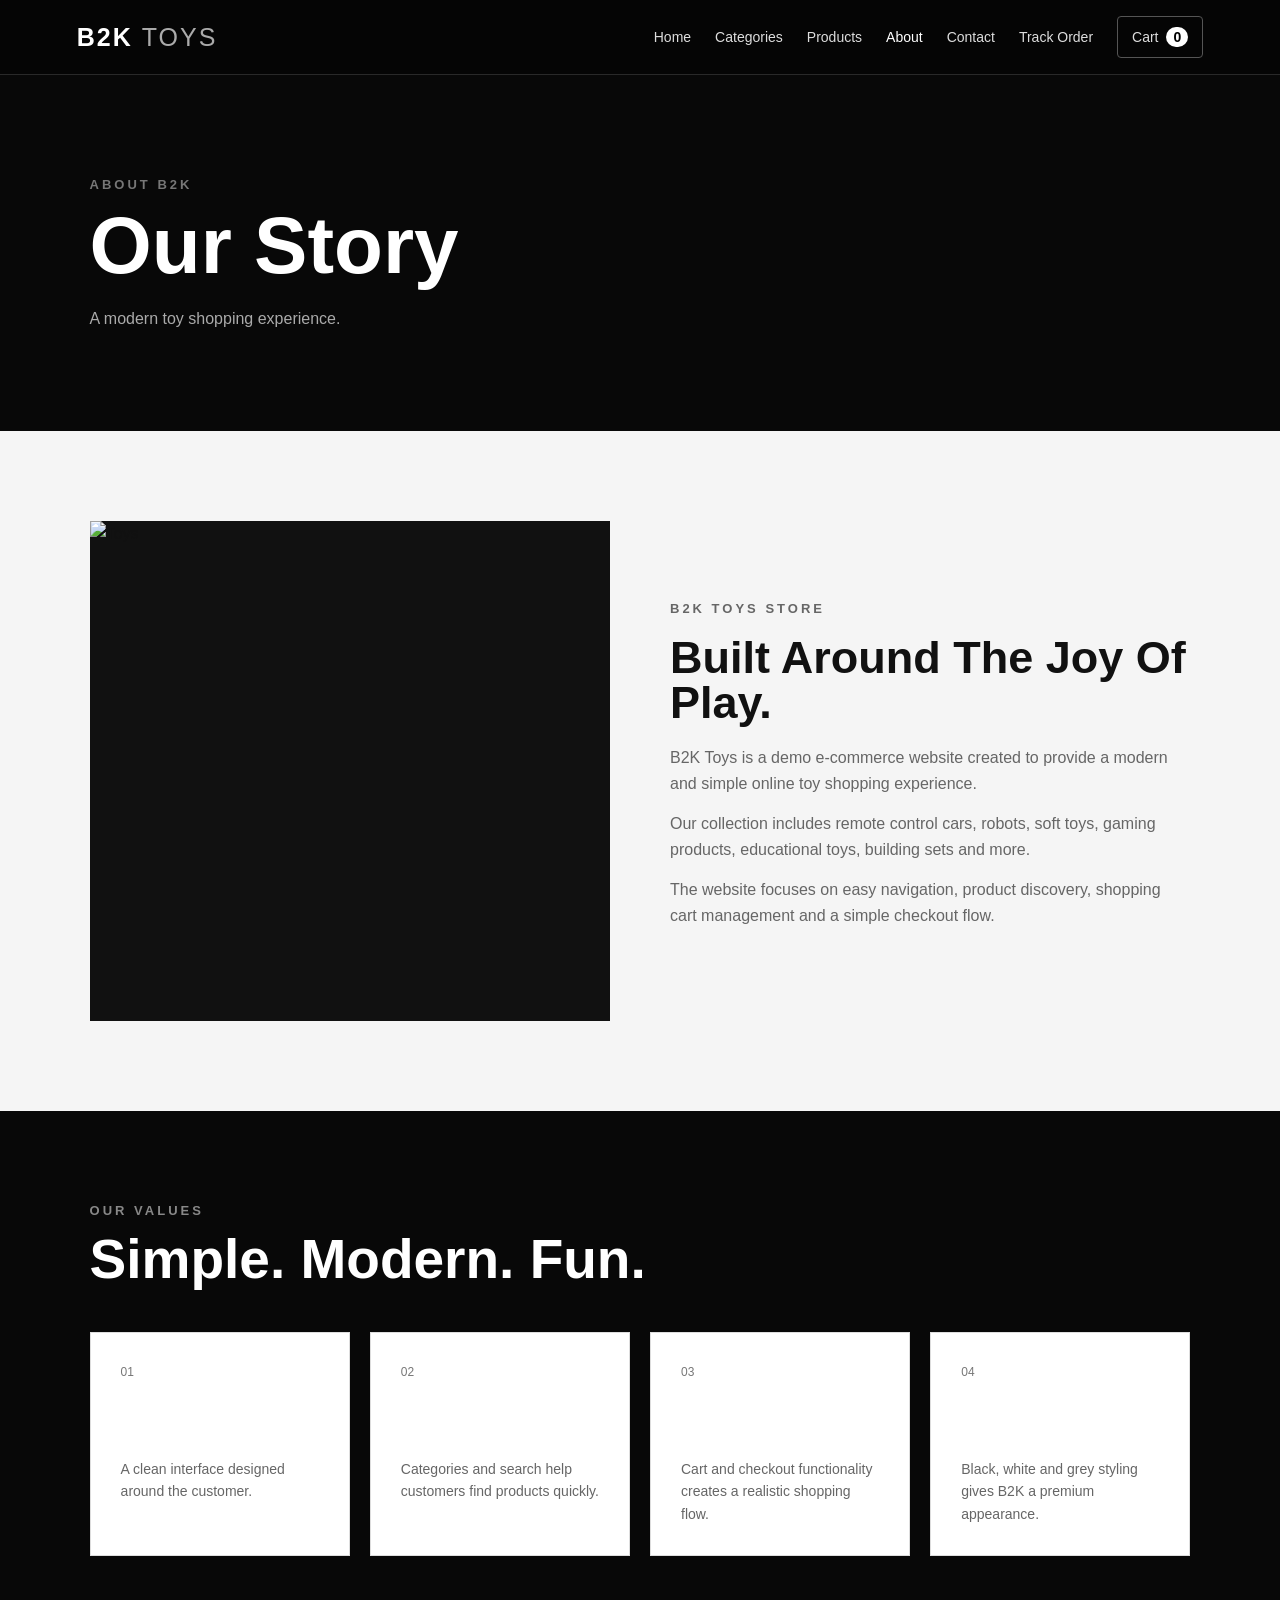
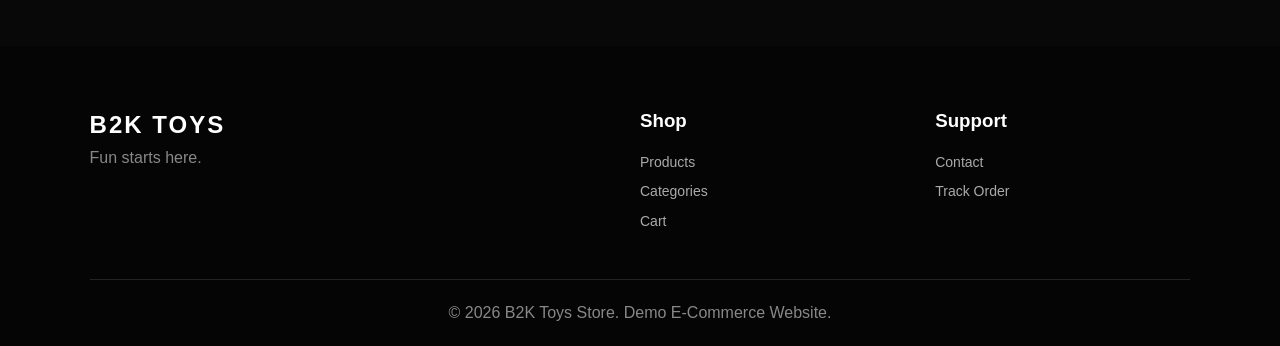
==== about.html @ 9411d043 "Add About page for B2K Toys website This HTML file contains the structure and content for the About " ====
<!DOCTYPE html>
<html lang="en">
<head>
    <meta charset="UTF-8">
    <meta name="viewport" content="width=device-width, initial-scale=1.0">
    <title>B2K Toys | About</title>
    <link rel="stylesheet" href="style.css">
</head>

<body>

<header class="navbar">

    <div class="logo">
        <a href="index.html">B2K <span>TOYS</span></a>
    </div>

    <nav class="nav-links">
        <a href="index.html">Home</a>
        <a href="categories.html">Categories</a>
        <a href="products.html">Products</a>
        <a href="about.html" class="active">About</a>
        <a href="contact.html">Contact</a>
        <a href="track-order.html">Track Order</a>
        <a href="cart.html" class="cart-link">
            Cart <span id="cart-count">0</span>
        </a>
    </nav>

</header>


<main>

    <section class="page-banner">
        <p>ABOUT B2K</p>
        <h1>Our Story</h1>
        <span>A modern toy shopping experience.</span>
    </section>


    <section class="section">

        <div class="about-grid">

            <div class="about-image">

                <img
                    src="https://images.pexels.com/photos/3662667/pexels-photo-3662667.jpeg?auto=compress&cs=tinysrgb&w=1200"
                    alt="Toys">

            </div>


            <div class="about-text">

                <p class="small-heading">
                    B2K TOYS STORE
                </p>

                <h2>
                    Built Around
                    The Joy Of Play.
                </h2>

                <p>
                    B2K Toys is a demo e-commerce website
                    created to provide a modern and simple
                    online toy shopping experience.
                </p>

                <p>
                    Our collection includes remote control
                    cars, robots, soft toys, gaming products,
                    educational toys, building sets and more.
                </p>

                <p>
                    The website focuses on easy navigation,
                    product discovery, shopping cart
                    management and a simple checkout flow.
                </p>

            </div>

        </div>

    </section>


    <section class="section dark-section">

        <div class="section-heading light-heading">

            <p>OUR VALUES</p>

            <h2>
                Simple. Modern. Fun.
            </h2>

        </div>


        <div class="features-grid">

            <div class="feature-box">

                <div class="feature-number">
                    01
                </div>

                <h3>Quality Experience</h3>

                <p>
                    A clean interface designed
                    around the customer.
                </p>

            </div>


            <div class="feature-box">

                <div class="feature-number">
                    02
                </div>

                <h3>Easy Discovery</h3>

                <p>
                    Categories and search help
                    customers find products quickly.
                </p>

            </div>


            <div class="feature-box">

                <div class="feature-number">
                    03
                </div>

                <h3>Smart Shopping</h3>

                <p>
                    Cart and checkout functionality
                    creates a realistic shopping flow.
                </p>

            </div>


            <div class="feature-box">

                <div class="feature-number">
                    04
                </div>

                <h3>Modern Design</h3>

                <p>
                    Black, white and grey styling
                    gives B2K a premium appearance.
                </p>

            </div>

        </div>

    </section>

</main>


<footer class="footer">

    <div class="footer-grid">

        <div>
            <h2>B2K TOYS</h2>
            <p>Fun starts here.</p>
        </div>

        <div>
            <h3>Shop</h3>
            <a href="products.html">Products</a>
            <a href="categories.html">Categories</a>
            <a href="cart.html">Cart</a>
        </div>

        <div>
            <h3>Support</h3>
            <a href="contact.html">Contact</a>
            <a href="track-order.html">Track Order</a>
        </div>

    </div>

    <div class="footer-bottom">
        <p>© 2026 B2K Toys Store. Demo E-Commerce Website.</p>
    </div>

</footer>


<script src="script.js"></script>

</body>
</html>
---- style.css ----
* {
    margin: 0;
    padding: 0;
    box-sizing: border-box;
}

html {
    scroll-behavior: smooth;
}

body {
    font-family: Arial, Helvetica, sans-serif;
    background: #f5f5f5;
    color: #111;
    line-height: 1.6;
}

a {
    text-decoration: none;
    color: inherit;
}

img {
    width: 100%;
    display: block;
    object-fit: cover;
}


/* =========================
   NAVBAR
========================= */

.navbar {
    width: 100%;
    min-height: 75px;
    background: #050505;
    color: white;
    display: flex;
    align-items: center;
    justify-content: space-between;
    padding: 0 6%;
    position: sticky;
    top: 0;
    z-index: 1000;
    border-bottom: 1px solid #292929;
}

.logo a {
    font-size: 25px;
    font-weight: 900;
    letter-spacing: 2px;
}

.logo span {
    font-weight: 400;
    color: #aaa;
}

.nav-links {
    display: flex;
    align-items: center;
    gap: 24px;
}

.nav-links a {
    color: #ddd;
    font-size: 14px;
    transition: 0.3s;
}

.nav-links a:hover,
.nav-links a.active {
    color: white;
}

.cart-link {
    border: 1px solid #555;
    padding: 9px 14px;
    border-radius: 4px;
}

#cart-count {
    background: white;
    color: black;
    padding: 2px 7px;
    border-radius: 20px;
    margin-left: 4px;
    font-weight: bold;
}


/* =========================
   HERO
========================= */

.hero {
    min-height: 650px;
    background:
        linear-gradient(
            rgba(0,0,0,0.76),
            rgba(0,0,0,0.76)
        ),
        url("https://images.pexels.com/photos/3662667/pexels-photo-3662667.jpeg?auto=compress&cs=tinysrgb&w=1600");

    background-size: cover;
    background-position: center;
    color: white;
    display: flex;
    align-items: center;
    padding: 70px 8%;
}

.hero-content {
    max-width: 700px;
}

.small-heading,
.section-heading p,
.page-banner p {
    font-size: 13px;
    letter-spacing: 3px;
    font-weight: bold;
    color: #777;
    margin-bottom: 10px;
}

.hero .small-heading {
    color: #aaa;
}

.hero h1 {
    font-size: clamp(55px, 8vw, 105px);
    line-height: 0.9;
    letter-spacing: -4px;
    margin-bottom: 30px;
}

.hero-content > p:not(.small-heading) {
    max-width: 500px;
    color: #ccc;
    font-size: 17px;
    margin-bottom: 35px;
}

.main-button {
    display: inline-block;
    background: white;
    color: black;
    padding: 14px 24px;
    font-weight: bold;
    font-size: 13px;
    letter-spacing: 1px;
    transition: 0.3s;
}

.main-button:hover {
    background: #ccc;
}


/* =========================
   SECTIONS
========================= */

.section {
    padding: 90px 7%;
}

.dark-section {
    background: #080808;
    color: white;
}

.section-heading {
    margin-bottom: 45px;
}

.section-heading h2 {
    font-size: clamp(32px, 5vw, 55px);
    line-height: 1;
}

.light-heading p {
    color: #888;
}


/* =========================
   CATEGORY
========================= */

.category-grid {
    display: grid;
    grid-template-columns: repeat(4, 1fr);
    gap: 18px;
}

.category-card {
    background: white;
    border: 1px solid #ddd;
    overflow: hidden;
    transition: 0.3s;
}

.category-card:hover {
    transform: translateY(-6px);
    border-color: #111;
}

.category-image {
    height: 220px;
    overflow: hidden;
    background: #ddd;
}

.category-image img {
    height: 100%;
    transition: 0.5s;
}

.category-card:hover .category-image img {
    transform: scale(1.06);
}

.category-content {
    padding: 20px;
}

.category-content h3 {
    font-size: 19px;
    margin-bottom: 8px;
}

.category-content span {
    color: #666;
    font-size: 13px;
}

.gaming-category,
.category-placeholder {
    background: #111;
    color: white;
    display: flex;
    align-items: center;
    justify-content: center;
}

.gaming-category span,
.category-placeholder span {
    font-size: 30px;
    font-weight: 900;
    letter-spacing: 3px;
}


/* =========================
   FEATURED
========================= */

.featured-grid {
    display: grid;
    grid-template-columns: repeat(3, 1fr);
    gap: 22px;
}

.featured-card {
    background: #151515;
    border: 1px solid #292929;
}

.featured-image {
    height: 330px;
    background: #ddd;
}

.featured-image img {
    height: 100%;
}

.featured-info {
    padding: 25px;
}

.featured-info p {
    color: #888;
    font-size: 11px;
    letter-spacing: 2px;
}

.featured-info h3 {
    font-size: 21px;
    margin: 7px 0 10px;
}

.featured-info strong {
    display: block;
    font-size: 22px;
    margin-bottom: 20px;
}

.outline-button {
    display: inline-block;
    border: 1px solid #555;
    color: white;
    padding: 9px 15px;
    font-size: 12px;
    font-weight: bold;
}

.outline-button:hover {
    background: white;
    color: black;
}

.center-button {
    text-align: center;
    margin-top: 45px;
}


/* =========================
   FEATURES
========================= */

.features-grid {
    display: grid;
    grid-template-columns: repeat(4, 1fr);
    gap: 20px;
}

.feature-box {
    background: white;
    border: 1px solid #ddd;
    padding: 30px;
}

.feature-number {
    font-size: 12px;
    color: #777;
    margin-bottom: 30px;
}

.feature-box h3 {
    margin-bottom: 12px;
    font-size: 21px;
}

.feature-box p {
    color: #666;
    font-size: 14px;
}


/* =========================
   PAGE BANNER
========================= */

.page-banner {
    background: #080808;
    color: white;
    padding: 100px 7%;
}

.page-banner p {
    color: #777;
}

.page-banner h1 {
    font-size: clamp(45px, 7vw, 80px);
    line-height: 1;
    margin-bottom: 20px;
}

.page-banner span {
    color: #aaa;
}


/* =========================
   PRODUCTS
========================= */

.products-section {
    padding: 60px 7% 100px;
}

.product-controls {
    display: flex;
    gap: 15px;
    margin-bottom: 20px;
}

#search,
#age-filter {
    height: 50px;
    border: 1px solid #ccc;
    background: white;
    padding: 0 15px;
    font-size: 14px;
}

#search {
    flex: 1;
}

#age-filter {
    min-width: 170px;
}

.filter-buttons {
    display: flex;
    flex-wrap: wrap;
    gap: 9px;
    margin-bottom: 40px;
}

.filter-btn {
    border: 1px solid #ccc;
    background: white;
    padding: 10px 17px;
    cursor: pointer;
    font-weight: bold;
    font-size: 12px;
}

.filter-btn:hover,
.filter-btn.active {
    background: #111;
    color: white;
    border-color: #111;
}

.products-grid {
    display: grid;
    grid-template-columns: repeat(4, 1fr);
    gap: 20px;
}

.product-card {
    background: white;
    border: 1px solid #ddd;
    overflow: hidden;
    transition: 0.3s;
}

.product-card:hover {
    transform: translateY(-5px);
    border-color: #111;
}

.product-image {
    height: 270px;
    background: #eee;
    overflow: hidden;
}

.product-image img {
    height: 100%;
    transition: 0.5s;
}

.product-card:hover .product-image img {
    transform: scale(1.05);
}

.product-info {
    padding: 18px;
}

.product-category {
    color: #888;
    font-size: 10px;
    letter-spacing: 2px;
    font-weight: bold;
}

.product-info h3 {
    font-size: 17px;
    margin: 6px 0;
}

.product-description {
    color: #777;
    font-size: 13px;
    min-height: 42px;
}

.product-bottom {
    display: flex;
    align-items: center;
    justify-content: space-between;
    gap: 10px;
    margin-top: 18px;
}

.product-price {
    font-size: 18px;
    font-weight: bold;
}

.product-actions {
    display: flex;
    gap: 6px;
}

.small-button {
    background: #111;
    color: white;
    border: none;
    padding: 9px 12px;
    font-size: 11px;
    cursor: pointer;
    font-weight: bold;
}

.small-button:hover {
    background: #333;
}

.view-button {
    background: white;
    color: #111;
    border: 1px solid #111;
}

.view-button:hover {
    background: #111;
    color: white;
}

.no-products {
    display: none;
    text-align: center;
    padding: 70px 20px;
}

.no-products p {
    color: #777;
}


/* =========================
   TOAST
========================= */

.toast {
    position: fixed;
    right: 25px;
    bottom: 25px;
    background: #111;
    color: white;
    padding: 15px 20px;
    border: 1px solid #444;
    z-index: 2000;
    animation: toastIn 0.3s ease;
}

@keyframes toastIn {
    from {
        transform: translateY(20px);
        opacity: 0;
    }

    to {
        transform: translateY(0);
        opacity: 1;
    }
}


/* =========================
   PRODUCT DETAILS
========================= */

.product-detail {
    padding: 80px 7%;
}

.product-detail-grid {
    display: grid;
    grid-template-columns: 1fr 1fr;
    gap: 70px;
    align-items: start;
}

.detail-image {
    height: 600px;
    background: white;
    border: 1px solid #ddd;
}

.detail-image img {
    height: 100%;
}

.detail-category {
    color: #777;
    letter-spacing: 2px;
    font-size: 12px;
    font-weight: bold;
}

.detail-content h1 {
    font-size: clamp(40px, 5vw, 65px);
    line-height: 1;
    margin: 10px 0 20px;
}

.detail-price {
    font-size: 30px;
    font-weight: bold;
    margin-bottom: 20px;
}

.detail-description {
    color: #666;
    max-width: 600px;
    margin-bottom: 30px;
}

.detail-info-box {
    border-top: 1px solid #ddd;
    border-bottom: 1px solid #ddd;
    padding: 20px 0;
    margin-bottom: 25px;
}

.detail-info-box p {
    margin: 5px 0;
}

.detail-actions {
    display: flex;
    align-items: center;
    gap: 12px;
}

.quantity-control {
    display: flex;
    border: 1px solid #ccc;
}

.quantity-control button {
    border: none;
    background: white;
    width: 38px;
    height: 45px;
    cursor: pointer;
    font-size: 18px;
}

.quantity-control span {
    width: 40px;
    display: flex;
    justify-content: center;
    align-items: center;
}


/* =========================
   CART
========================= */

.cart-section {
    padding: 70px 7% 100px;
}

.cart-layout {
    display: grid;
    grid-template-columns: 1fr 350px;
    gap: 30px;
}

.cart-list {
    background: white;
    border: 1px solid #ddd;
}

.cart-item {
    display: flex;
    align-items: center;
    justify-content: space-between;
    gap: 20px;
    padding: 22px;
    border-bottom: 1px solid #ddd;
}

.cart-item:last-child {
    border-bottom: none;
}

.cart-product-info h3 {
    font-size: 18px;
}

.cart-product-info p {
    color: #777;
    font-size: 13px;
}

.cart-quantity {
    display: flex;
    align-items: center;
    gap: 8px;
}

.cart-quantity button {
    border: 1px solid #ccc;
    background: white;
    width: 32px;
    height: 32px;
    cursor: pointer;
}

.remove-button {
    border: none;
    background: #111;
    color: white;
    padding: 8px 12px;
    cursor: pointer;
    font-size: 11px;
}

.cart-summary {
    background: #111;
    color: white;
    padding: 30px;
    height: fit-content;
}

.cart-summary h2 {
    margin-bottom: 25px;
}

.summary-row {
    display: flex;
    justify-content: space-between;
    padding: 10px 0;
    border-bottom: 1px solid #333;
}

.checkout-button {
    width: 100%;
    border: none;
    background: white;
    color: black;
    padding: 14px;
    font-weight: bold;
    cursor: pointer;
    margin-top: 20px;
}

.checkout-button:hover {
    background: #ccc;
}

.empty-cart {
    padding: 60px;
    text-align: center;
    color: #777;
}


/* =========================
   FORMS
========================= */

.form-section {
    padding: 70px 7% 100px;
}

.form-container {
    max-width: 800px;
    margin: auto;
    background: white;
    border: 1px solid #ddd;
    padding: 40px;
}

.form-group {
    margin-bottom: 20px;
}

.form-group label {
    display: block;
    font-size: 13px;
    font-weight: bold;
    margin-bottom: 7px;
}

.form-group input,
.form-group textarea,
.form-group select {
    width: 100%;
    border: 1px solid #ccc;
    padding: 13px;
    font-family: inherit;
    font-size: 14px;
}

.form-group textarea {
    min-height: 140px;
    resize: vertical;
}

.form-submit {
    border: none;
    background: #111;
    color: white;
    padding: 14px 25px;
    font-weight: bold;
    cursor: pointer;
}


/* =========================
   ABOUT
========================= */

.about-grid {
    display: grid;
    grid-template-columns: 1fr 1fr;
    gap: 60px;
    align-items: center;
}

.about-image {
    height: 500px;
    background: #111;
}

.about-image img {
    height: 100%;
}

.about-text h2 {
    font-size: 45px;
    line-height: 1;
    margin-bottom: 20px;
}

.about-text p {
    color: #666;
    margin-bottom: 15px;
}


/* =========================
   CONTACT
========================= */

.contact-grid {
    display: grid;
    grid-template-columns: 1fr 1fr;
    gap: 30px;
}

.contact-card {
    background: white;
    border: 1px solid #ddd;
    padding: 30px;
}

.contact-card h3 {
    margin-bottom: 10px;
}

.contact-card p {
    color: #666;
}


/* =========================
   TRACK ORDER
========================= */

.track-box {
    max-width: 650px;
    margin: auto;
    background: white;
    border: 1px solid #ddd;
    padding: 40px;
}

.track-result {
    display: none;
    margin-top: 30px;
    border-top: 1px solid #ddd;
    padding-top: 25px;
}

.status-line {
    margin: 15px 0;
    padding: 15px;
    background: #f2f2f2;
}


/* =========================
   FOOTER
========================= */

.footer {
    background: #050505;
    color: white;
    padding: 60px 7% 20px;
}

.footer-grid {
    display: grid;
    grid-template-columns: 2fr 1fr 1fr;
    gap: 40px;
    padding-bottom: 40px;
}

.footer h2 {
    letter-spacing: 2px;
}

.footer h3 {
    margin-bottom: 15px;
}

.footer p {
    color: #888;
}

.footer a {
    display: block;
    color: #aaa;
    margin: 7px 0;
    font-size: 14px;
}

.footer a:hover {
    color: white;
}

.footer-bottom {
    border-top: 1px solid #222;
    padding-top: 20px;
    text-align: center;
}


/* =========================
   RESPONSIVE
========================= */

@media (max-width: 1100px) {

    .category-grid,
    .products-grid {
        grid-template-columns: repeat(3, 1fr);
    }

    .features-grid {
        grid-template-columns: repeat(2, 1fr);
    }

    .nav-links {
        gap: 13px;
    }
}


@media (max-width: 800px) {

    .navbar {
        padding: 15px 5%;
        flex-direction: column;
        gap: 15px;
    }

    .nav-links {
        flex-wrap: wrap;
        justify-content: center;
    }

    .hero {
        min-height: 550px;
    }

    .hero h1 {
        font-size: 65px;
    }

    .category-grid,
    .featured-grid,
    .products-grid {
        grid-template-columns: repeat(2, 1fr);
    }

    .product-detail-grid,
    .cart-layout,
    .about-grid,
    .contact-grid {
        grid-template-columns: 1fr;
    }

    .detail-image {
        height: 450px;
    }

    .footer-grid {
        grid-template-columns: 1fr 1fr;
    }
}


@media (max-width: 550px) {

    .section,
    .products-section,
    .cart-section,
    .form-section,
    .product-detail {
        padding-left: 5%;
        padding-right: 5%;
    }

    .category-grid,
    .featured-grid,
    .products-grid,
    .features-grid {
        grid-template-columns: 1fr;
    }

    .product-controls {
        flex-direction: column;
    }

    #age-filter {
        width: 100%;
    }

    .hero {
        padding: 60px 5%;
    }

    .hero h1 {
        font-size: 52px;
    }

    .page-banner {
        padding: 70px 5%;
    }

    .cart-item {
        flex-direction: column;
        align-items: flex-start;
    }

    .footer-grid {
        grid-template-columns: 1fr;
    }

    .detail-actions {
        flex-wrap: wrap;
    }
}
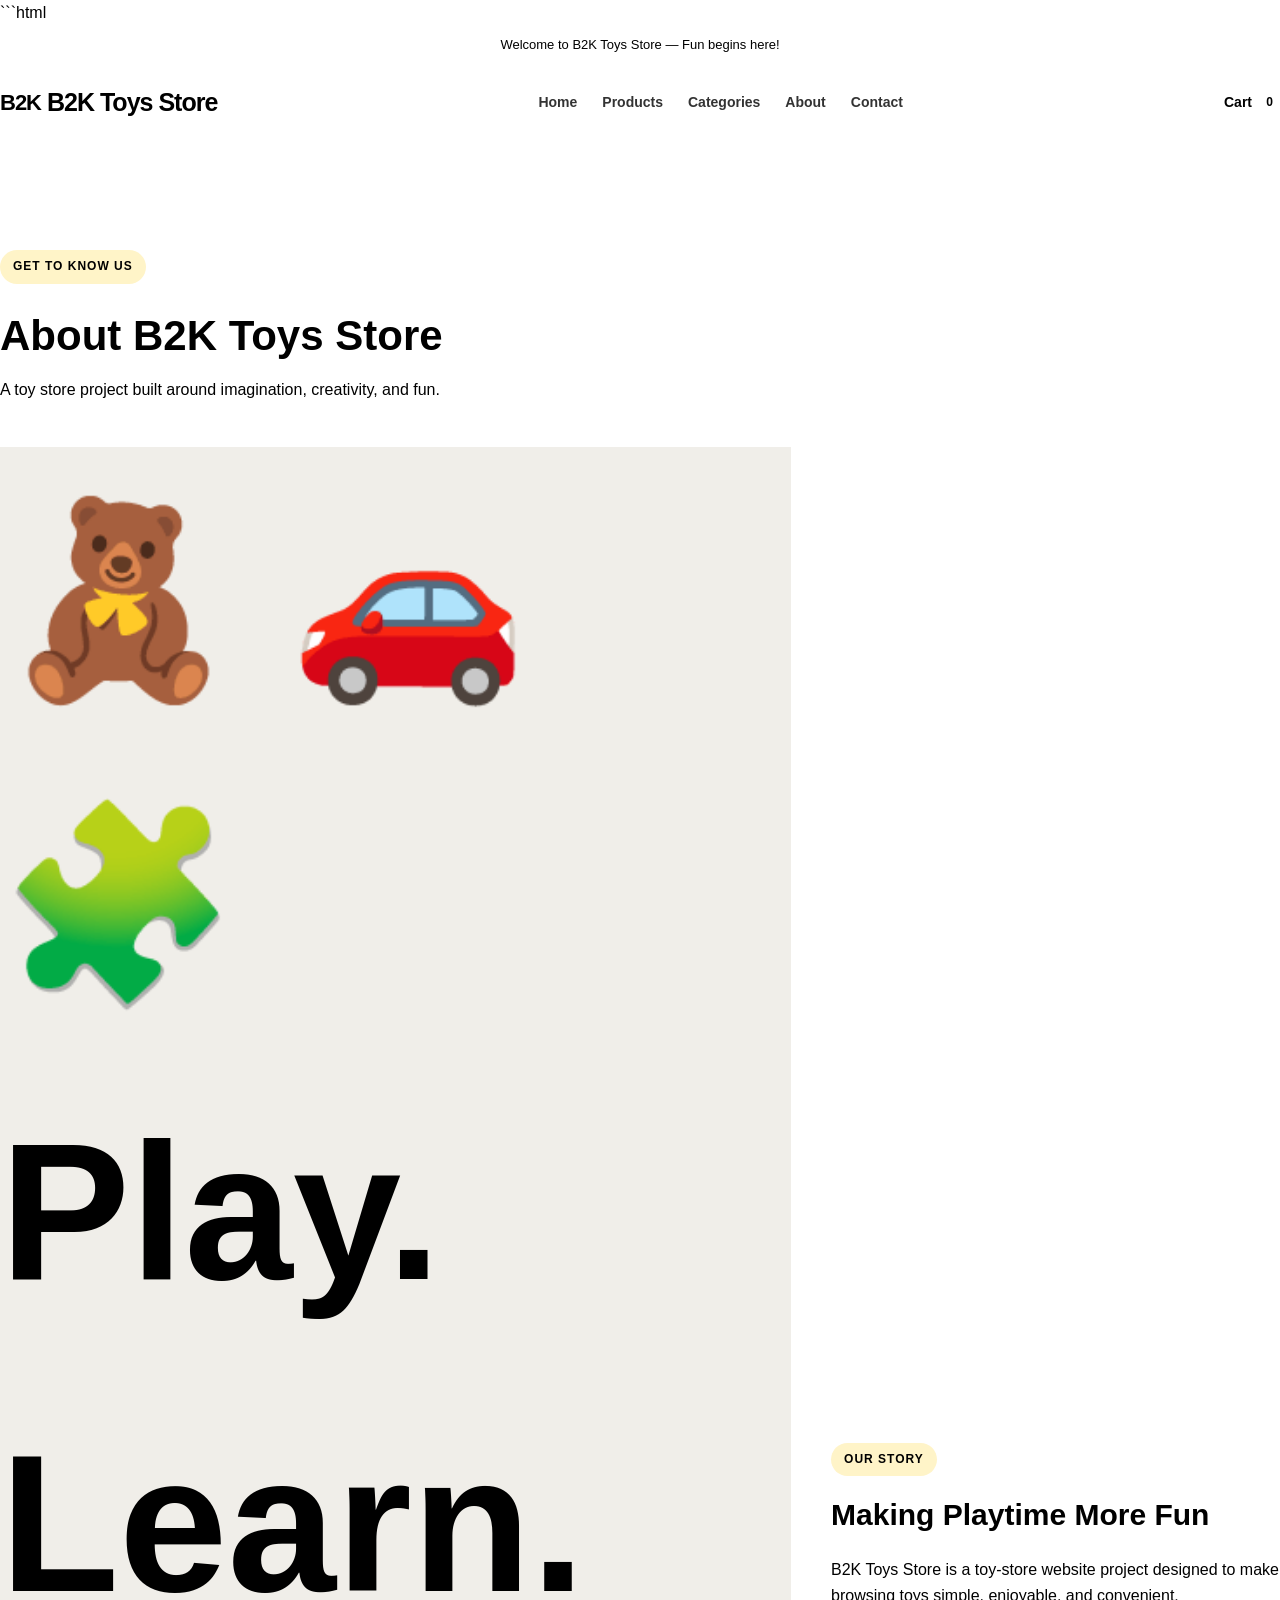
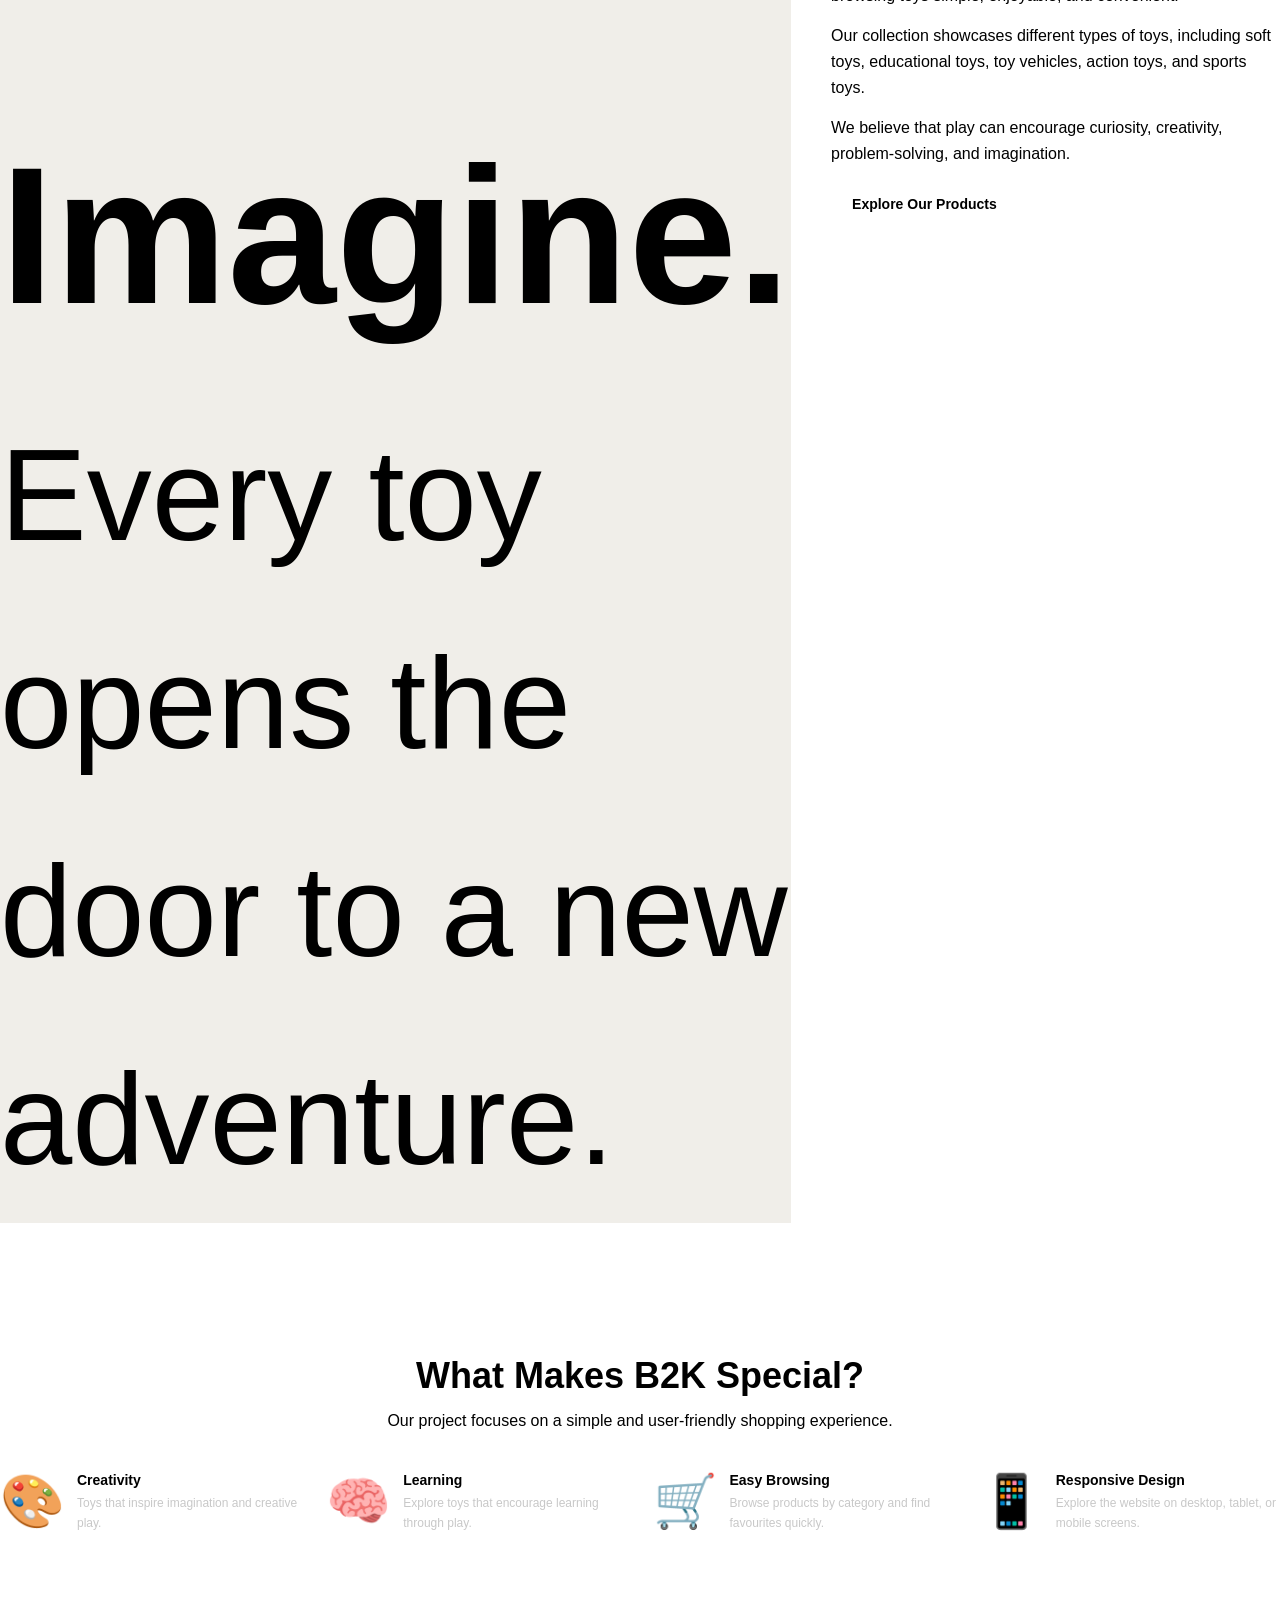
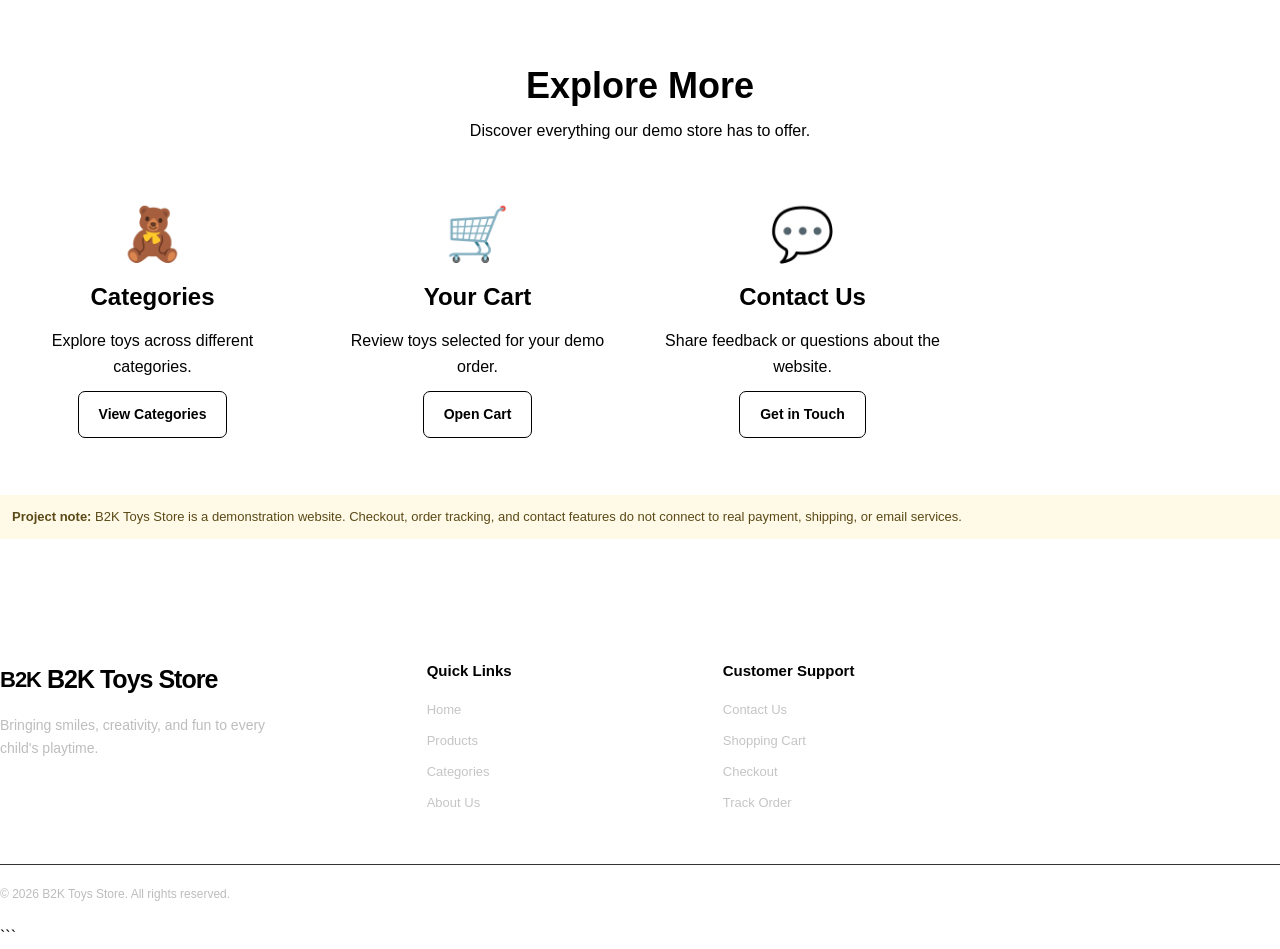
==== commit ea344088: "Revise About page content and layout Updated the About page with improved content and structure." ====
--- a/about.html
+++ b/about.html
@@ -1,210 +1,249 @@
+```html
 <!DOCTYPE html>
 <html lang="en">
 <head>
-    <meta charset="UTF-8">
-    <meta name="viewport" content="width=device-width, initial-scale=1.0">
-    <title>B2K Toys | About</title>
-    <link rel="stylesheet" href="style.css">
+  <meta charset="UTF-8">
+  <meta name="viewport" content="width=device-width, initial-scale=1.0">
+
+  <title>About Us | B2K Toys Store</title>
+  <meta name="description" content="Learn about B2K Toys Store, our mission, and our love for fun, creativity, and play.">
+
+  <link rel="stylesheet" href="style.css">
+  <script src="script.js" defer></script>
 </head>
 
 <body>
 
-<header class="navbar">
-
-    <div class="logo">
-        <a href="index.html">B2K <span>TOYS</span></a>
+  <div class="announcement-bar">
+    Welcome to B2K Toys Store — Fun begins here!
+  </div>
+
+  <header class="site-header">
+    <div class="header-inner">
+
+      <a href="index.html" class="logo" aria-label="B2K Toys Store Home">
+        <span class="logo-mark">B2K</span>
+        <span>B2K Toys Store</span>
+      </a>
+
+      <button
+        class="menu-toggle"
+        id="menu-toggle"
+        type="button"
+        aria-label="Toggle navigation"
+        aria-expanded="false"
+      >
+        ☰
+      </button>
+
+      <nav class="main-nav" id="main-nav">
+        <a href="index.html">Home</a>
+        <a href="products.html">Products</a>
+        <a href="categories.html">Categories</a>
+        <a href="about.html" aria-current="page">About</a>
+        <a href="contact.html">Contact</a>
+      </nav>
+
+      <div class="header-actions">
+        <a href="cart.html" class="header-cart">
+          Cart <span class="cart-count" id="cart-count">0</span>
+        </a>
+      </div>
+
     </div>
-
-    <nav class="nav-links">
-        <a href="index.html">Home</a>
-        <a href="categories.html">Categories</a>
-        <a href="products.html">Products</a>
-        <a href="about.html" class="active">About</a>
-        <a href="contact.html">Contact</a>
-        <a href="track-order.html">Track Order</a>
-        <a href="cart.html" class="cart-link">
-            Cart <span id="cart-count">0</span>
-        </a>
-    </nav>
-
-</header>
-
-
-<main>
-
-    <section class="page-banner">
-        <p>ABOUT B2K</p>
-        <h1>Our Story</h1>
-        <span>A modern toy shopping experience.</span>
+  </header>
+
+  <main>
+
+    <section class="section">
+      <div class="container">
+
+        <div class="page-heading">
+          <p class="hero-tag">GET TO KNOW US</p>
+          <h1>About B2K Toys Store</h1>
+          <p>
+            A toy store project built around imagination, creativity, and fun.
+          </p>
+        </div>
+
+        <div class="about-grid">
+
+          <div class="about-visual">
+            <div class="hero-toy" aria-label="Toy collection illustration">
+              🧸 🚗 🧩
+            </div>
+
+            <h2>Play. Learn. Imagine.</h2>
+
+            <p>
+              Every toy opens the door to a new adventure.
+            </p>
+          </div>
+
+          <div class="about-content">
+            <p class="hero-tag">OUR STORY</p>
+
+            <h2>Making Playtime More Fun</h2>
+
+            <p>
+              B2K Toys Store is a toy-store website project designed to make
+              browsing toys simple, enjoyable, and convenient.
+            </p>
+
+            <p>
+              Our collection showcases different types of toys, including
+              soft toys, educational toys, toy vehicles, action toys, and
+              sports toys.
+            </p>
+
+            <p>
+              We believe that play can encourage curiosity, creativity,
+              problem-solving, and imagination.
+            </p>
+
+            <a href="products.html" class="btn btn-primary">
+              Explore Our Products
+            </a>
+          </div>
+
+        </div>
+
+      </div>
     </section>
 
+    <section class="section section-light">
+      <div class="container">
+
+        <div class="section-heading">
+          <h2>What Makes B2K Special?</h2>
+          <p>Our project focuses on a simple and user-friendly shopping experience.</p>
+        </div>
+
+        <div class="benefits-grid">
+
+          <div class="benefit-item">
+            <span class="category-icon">🎨</span>
+            <div>
+              <h3>Creativity</h3>
+              <p>Toys that inspire imagination and creative play.</p>
+            </div>
+          </div>
+
+          <div class="benefit-item">
+            <span class="category-icon">🧠</span>
+            <div>
+              <h3>Learning</h3>
+              <p>Explore toys that encourage learning through play.</p>
+            </div>
+          </div>
+
+          <div class="benefit-item">
+            <span class="category-icon">🛒</span>
+            <div>
+              <h3>Easy Browsing</h3>
+              <p>Browse products by category and find favourites quickly.</p>
+            </div>
+          </div>
+
+          <div class="benefit-item">
+            <span class="category-icon">📱</span>
+            <div>
+              <h3>Responsive Design</h3>
+              <p>Explore the website on desktop, tablet, or mobile screens.</p>
+            </div>
+          </div>
+
+        </div>
+
+      </div>
+    </section>
 
     <section class="section">
-
-        <div class="about-grid">
-
-            <div class="about-image">
-
-                <img
-                    src="https://images.pexels.com/photos/3662667/pexels-photo-3662667.jpeg?auto=compress&cs=tinysrgb&w=1200"
-                    alt="Toys">
-
-            </div>
-
-
-            <div class="about-text">
-
-                <p class="small-heading">
-                    B2K TOYS STORE
-                </p>
-
-                <h2>
-                    Built Around
-                    The Joy Of Play.
-                </h2>
-
-                <p>
-                    B2K Toys is a demo e-commerce website
-                    created to provide a modern and simple
-                    online toy shopping experience.
-                </p>
-
-                <p>
-                    Our collection includes remote control
-                    cars, robots, soft toys, gaming products,
-                    educational toys, building sets and more.
-                </p>
-
-                <p>
-                    The website focuses on easy navigation,
-                    product discovery, shopping cart
-                    management and a simple checkout flow.
-                </p>
-
-            </div>
-
-        </div>
-
+      <div class="container">
+
+        <div class="section-heading">
+          <h2>Explore More</h2>
+          <p>Discover everything our demo store has to offer.</p>
+        </div>
+
+        <div class="category-grid">
+
+          <a href="categories.html" class="category-card">
+            <div class="category-icon">🧸</div>
+            <h2>Categories</h2>
+            <p>Explore toys across different categories.</p>
+            <span class="btn btn-secondary">View Categories</span>
+          </a>
+
+          <a href="cart.html" class="category-card">
+            <div class="category-icon">🛒</div>
+            <h2>Your Cart</h2>
+            <p>Review toys selected for your demo order.</p>
+            <span class="btn btn-secondary">Open Cart</span>
+          </a>
+
+          <a href="contact.html" class="category-card">
+            <div class="category-icon">💬</div>
+            <h2>Contact Us</h2>
+            <p>Share feedback or questions about the website.</p>
+            <span class="btn btn-secondary">Get in Touch</span>
+          </a>
+
+        </div>
+
+        <div class="notice" style="margin-top: 32px;">
+          <strong>Project note:</strong>
+          B2K Toys Store is a demonstration website. Checkout, order tracking,
+          and contact features do not connect to real payment, shipping,
+          or email services.
+        </div>
+
+      </div>
     </section>
 
-
-    <section class="section dark-section">
-
-        <div class="section-heading light-heading">
-
-            <p>OUR VALUES</p>
-
-            <h2>
-                Simple. Modern. Fun.
-            </h2>
-
-        </div>
-
-
-        <div class="features-grid">
-
-            <div class="feature-box">
-
-                <div class="feature-number">
-                    01
-                </div>
-
-                <h3>Quality Experience</h3>
-
-                <p>
-                    A clean interface designed
-                    around the customer.
-                </p>
-
-            </div>
-
-
-            <div class="feature-box">
-
-                <div class="feature-number">
-                    02
-                </div>
-
-                <h3>Easy Discovery</h3>
-
-                <p>
-                    Categories and search help
-                    customers find products quickly.
-                </p>
-
-            </div>
-
-
-            <div class="feature-box">
-
-                <div class="feature-number">
-                    03
-                </div>
-
-                <h3>Smart Shopping</h3>
-
-                <p>
-                    Cart and checkout functionality
-                    creates a realistic shopping flow.
-                </p>
-
-            </div>
-
-
-            <div class="feature-box">
-
-                <div class="feature-number">
-                    04
-                </div>
-
-                <h3>Modern Design</h3>
-
-                <p>
-                    Black, white and grey styling
-                    gives B2K a premium appearance.
-                </p>
-
-            </div>
-
-        </div>
-
-    </section>
-
-</main>
-
-
-<footer class="footer">
-
-    <div class="footer-grid">
-
-        <div>
-            <h2>B2K TOYS</h2>
-            <p>Fun starts here.</p>
-        </div>
-
-        <div>
-            <h3>Shop</h3>
-            <a href="products.html">Products</a>
-            <a href="categories.html">Categories</a>
-            <a href="cart.html">Cart</a>
-        </div>
-
-        <div>
-            <h3>Support</h3>
-            <a href="contact.html">Contact</a>
-            <a href="track-order.html">Track Order</a>
-        </div>
+  </main>
+
+  <footer class="site-footer">
+    <div class="container">
+
+      <div class="footer-grid">
+
+        <div class="footer-brand">
+          <a href="index.html" class="logo">
+            <span class="logo-mark">B2K</span>
+            <span>B2K Toys Store</span>
+          </a>
+
+          <p>
+            Bringing smiles, creativity, and fun to every child's playtime.
+          </p>
+        </div>
+
+        <div class="footer-column">
+          <h3>Quick Links</h3>
+          <a href="index.html">Home</a>
+          <a href="products.html">Products</a>
+          <a href="categories.html">Categories</a>
+          <a href="about.html">About Us</a>
+        </div>
+
+        <div class="footer-column">
+          <h3>Customer Support</h3>
+          <a href="contact.html">Contact Us</a>
+          <a href="cart.html">Shopping Cart</a>
+          <a href="checkout.html">Checkout</a>
+          <a href="track-order.html">Track Order</a>
+        </div>
+
+      </div>
+
+      <div class="footer-bottom">
+        <p>&copy; 2026 B2K Toys Store. All rights reserved.</p>
+      </div>
 
     </div>
-
-    <div class="footer-bottom">
-        <p>© 2026 B2K Toys Store. Demo E-Commerce Website.</p>
-    </div>
-
-</footer>
-
-
-<script src="script.js"></script>
+  </footer>
 
 </body>
 </html>
+```
--- a/style.css
+++ b/style.css
@@ -1,1062 +1,1356 @@
+```css
+/* =========================================
+   B2K TOYS STORE — MAIN STYLESHEET
+   Theme: Black, White and Light Grey
+========================================= */
+
+:root {
+  --black: #111111;
+  --white: #ffffff;
+  --background: #f7f7f7;
+  --surface: #ffffff;
+  --text: #222222;
+  --muted: #707070;
+  --border: #e5e5e5;
+  --accent: #f2c94c;
+  --accent-hover: #e3b52d;
+  --danger: #d93025;
+  --success: #18864b;
+  --radius: 12px;
+  --shadow: 0 5px 20px rgba(0, 0, 0, 0.07);
+  --container: 1200px;
+}
+
+/* Reset */
+
 * {
-    margin: 0;
-    padding: 0;
-    box-sizing: border-box;
+  margin: 0;
+  padding: 0;
+  box-sizing: border-box;
 }
 
 html {
-    scroll-behavior: smooth;
+  scroll-behavior: smooth;
+  scroll-padding-top: 100px;
 }
 
 body {
-    font-family: Arial, Helvetica, sans-serif;
-    background: #f5f5f5;
-    color: #111;
-    line-height: 1.6;
+  font-family: Arial, Helvetica, sans-serif;
+  background: var(--background);
+  color: var(--text);
+  font-size: 16px;
+  line-height: 1.6;
+}
+
+img {
+  display: block;
+  max-width: 100%;
 }
 
 a {
-    text-decoration: none;
-    color: inherit;
-}
-
-img {
-    width: 100%;
-    display: block;
-    object-fit: cover;
-}
-
-
-/* =========================
-   NAVBAR
-========================= */
-
-.navbar {
-    width: 100%;
-    min-height: 75px;
-    background: #050505;
-    color: white;
+  color: inherit;
+  text-decoration: none;
+}
+
+button,
+input,
+select,
+textarea {
+  font: inherit;
+}
+
+button {
+  cursor: pointer;
+}
+
+button:focus-visible,
+a:focus-visible,
+input:focus-visible,
+select:focus-visible,
+textarea:focus-visible {
+  outline: 3px solid var(--accent);
+  outline-offset: 3px;
+}
+
+ul {
+  list-style-position: inside;
+}
+
+.container {
+  width: min(92%, var(--container));
+  margin-inline: auto;
+}
+
+.section {
+  padding: 65px 0;
+}
+
+.section-light {
+  background: var(--white);
+}
+
+.section-heading {
+  text-align: center;
+  margin-bottom: 35px;
+}
+
+.section-heading h2 {
+  color: var(--black);
+  font-size: clamp(26px, 4vw, 36px);
+  line-height: 1.25;
+  margin-bottom: 10px;
+}
+
+.section-heading p {
+  color: var(--muted);
+  max-width: 650px;
+  margin: 0 auto;
+}
+
+/* Announcement bar */
+
+.announcement-bar {
+  background: var(--black);
+  color: var(--white);
+  text-align: center;
+  padding: 9px 15px;
+  font-size: 13px;
+}
+
+/* Header */
+
+.site-header {
+  position: sticky;
+  top: 0;
+  z-index: 1000;
+  background: var(--white);
+  border-bottom: 1px solid var(--border);
+}
+
+.header-inner {
+  min-height: 76px;
+  display: flex;
+  align-items: center;
+  justify-content: space-between;
+  gap: 25px;
+}
+
+.logo,
+.site-logo {
+  display: inline-flex;
+  align-items: center;
+  gap: 9px;
+  color: var(--black);
+  font-size: 25px;
+  font-weight: 800;
+  letter-spacing: -1px;
+  white-space: nowrap;
+}
+
+.logo-mark {
+  width: 38px;
+  height: 38px;
+  display: inline-grid;
+  place-items: center;
+  background: var(--accent);
+  border-radius: 10px;
+  font-size: 22px;
+}
+
+.main-nav {
+  display: flex;
+  align-items: center;
+  gap: 25px;
+}
+
+.main-nav a {
+  color: #333333;
+  font-size: 14px;
+  font-weight: 600;
+  transition: color 0.2s ease;
+}
+
+.main-nav a:hover,
+.main-nav a.active {
+  color: #9a7200;
+}
+
+.header-actions {
+  display: flex;
+  align-items: center;
+  gap: 15px;
+}
+
+.header-cart {
+  position: relative;
+  display: inline-flex;
+  align-items: center;
+  gap: 7px;
+  font-size: 14px;
+  font-weight: 700;
+}
+
+.cart-count {
+  min-width: 21px;
+  height: 21px;
+  display: inline-grid;
+  place-items: center;
+  padding: 0 5px;
+  border-radius: 50px;
+  background: var(--accent);
+  color: var(--black);
+  font-size: 12px;
+}
+
+.menu-toggle {
+  display: none;
+  width: 42px;
+  height: 42px;
+  border: 1px solid var(--border);
+  border-radius: 8px;
+  background: var(--white);
+  color: var(--black);
+  font-size: 23px;
+}
+
+/* Buttons */
+
+.btn {
+  min-height: 44px;
+  display: inline-flex;
+  justify-content: center;
+  align-items: center;
+  gap: 8px;
+  padding: 11px 20px;
+  border: 1px solid transparent;
+  border-radius: 7px;
+  font-size: 14px;
+  font-weight: 700;
+  text-align: center;
+  transition:
+    background 0.2s ease,
+    color 0.2s ease,
+    transform 0.2s ease;
+}
+
+.btn:hover {
+  transform: translateY(-2px);
+}
+
+.btn-primary {
+  background: var(--black);
+  color: var(--white);
+}
+
+.btn-primary:hover {
+  background: #333333;
+  color: var(--white);
+}
+
+.btn-accent {
+  background: var(--accent);
+  color: var(--black);
+}
+
+.btn-accent:hover {
+  background: var(--accent-hover);
+}
+
+.btn-secondary {
+  background: var(--white);
+  border-color: var(--border);
+  color: var(--black);
+}
+
+.btn-secondary:hover {
+  background: #f0f0f0;
+}
+
+.btn-danger {
+  background: var(--danger);
+  color: var(--white);
+}
+
+/* Hero */
+
+.hero {
+  padding: 75px 0;
+  background: var(--white);
+}
+
+.hero-inner {
+  display: grid;
+  grid-template-columns: 1.1fr 0.9fr;
+  align-items: center;
+  gap: 45px;
+}
+
+.hero-content {
+  max-width: 620px;
+}
+
+.hero-tag {
+  display: inline-block;
+  margin-bottom: 18px;
+  padding: 7px 13px;
+  border-radius: 50px;
+  background: #fff4c8;
+  color: #664b00;
+  font-size: 12px;
+  font-weight: 800;
+  text-transform: uppercase;
+  letter-spacing: 1px;
+}
+
+.hero h1 {
+  margin-bottom: 20px;
+  color: var(--black);
+  font-size: clamp(36px, 5vw, 60px);
+  font-weight: 800;
+  line-height: 1.1;
+  letter-spacing: -2px;
+}
+
+.hero h1 span {
+  color: #a67c00;
+}
+
+.hero p {
+  margin-bottom: 26px;
+  color: var(--muted);
+  font-size: 17px;
+  max-width: 530px;
+}
+
+.hero-buttons {
+  display: flex;
+  flex-wrap: wrap;
+  gap: 12px;
+}
+
+.hero-visual {
+  min-height: 350px;
+  display: grid;
+  place-items: center;
+  overflow: hidden;
+  border-radius: 24px;
+  background: #f1eee5;
+}
+
+.hero-toy {
+  display: grid;
+  place-items: center;
+  width: 100%;
+  min-height: 350px;
+  font-size: clamp(100px, 18vw, 190px);
+}
+
+/* Benefits */
+
+.benefits {
+  padding: 25px 0;
+  background: var(--black);
+  color: var(--white);
+}
+
+.benefits-grid {
+  display: grid;
+  grid-template-columns: repeat(4, 1fr);
+  gap: 25px;
+}
+
+.benefit-item {
+  display: flex;
+  align-items: center;
+  gap: 12px;
+}
+
+.benefit-icon {
+  font-size: 27px;
+}
+
+.benefit-item h3 {
+  font-size: 14px;
+  margin-bottom: 3px;
+}
+
+.benefit-item p {
+  color: #c8c8c8;
+  font-size: 12px;
+}
+
+/* Categories */
+
+.category-grid {
+  display: grid;
+  grid-template-columns: repeat(4, minmax(0, 1fr));
+  gap: 20px;
+}
+
+.category-card {
+  min-height: 185px;
+  display: flex;
+  flex-direction: column;
+  align-items: center;
+  justify-content: center;
+  gap: 12px;
+  padding: 25px 15px;
+  border: 1px solid var(--border);
+  border-radius: var(--radius);
+  background: var(--white);
+  text-align: center;
+  transition:
+    transform 0.2s ease,
+    box-shadow 0.2s ease;
+}
+
+.category-card:hover {
+  transform: translateY(-5px);
+  box-shadow: var(--shadow);
+}
+
+.category-icon {
+  font-size: 52px;
+  line-height: 1.2;
+}
+
+.category-card h3 {
+  font-size: 16px;
+}
+
+/* Product cards */
+
+.product-grid {
+  display: grid;
+  grid-template-columns: repeat(4, minmax(0, 1fr));
+  gap: 22px;
+}
+
+.product-card {
+  min-width: 0;
+  overflow: hidden;
+  border: 1px solid var(--border);
+  border-radius: var(--radius);
+  background: var(--white);
+  transition:
+    transform 0.2s ease,
+    box-shadow 0.2s ease;
+}
+
+.product-card:hover {
+  transform: translateY(-4px);
+  box-shadow: var(--shadow);
+}
+
+.product-image {
+  position: relative;
+  min-height: 210px;
+  display: grid;
+  place-items: center;
+  overflow: hidden;
+  background: #f0eee9;
+}
+
+.product-emoji {
+  display: block;
+  font-size: 95px;
+  line-height: 1.3;
+  transition: transform 0.25s ease;
+}
+
+.product-card:hover .product-emoji {
+  transform: scale(1.08);
+}
+
+.product-category {
+  display: inline-block;
+  color: #777777;
+  font-size: 12px;
+}
+
+.product-image .product-category {
+  position: absolute;
+  left: 12px;
+  bottom: 12px;
+  padding: 5px 9px;
+  border-radius: 50px;
+  background: var(--white);
+  color: var(--black);
+  font-weight: 700;
+}
+
+.product-info {
+  padding: 17px;
+}
+
+.product-rating {
+  margin-bottom: 7px;
+  color: #a87900;
+  font-size: 13px;
+  font-weight: 700;
+}
+
+.product-info h3 {
+  margin-bottom: 8px;
+  color: var(--black);
+  font-size: 17px;
+  line-height: 1.4;
+}
+
+.product-info h3 a:hover {
+  text-decoration: underline;
+}
+
+.product-description {
+  min-height: 45px;
+  margin-bottom: 13px;
+  color: var(--muted);
+  font-size: 13px;
+  line-height: 1.5;
+}
+
+.product-price {
+  display: flex;
+  align-items: center;
+  flex-wrap: wrap;
+  gap: 9px;
+  margin-bottom: 15px;
+}
+
+.product-price strong {
+  color: var(--black);
+  font-size: 19px;
+}
+
+.product-price del {
+  color: #888888;
+  font-size: 13px;
+}
+
+.product-card .btn {
+  width: 100%;
+}
+
+/* Page heading */
+
+.page-heading {
+  padding: 45px 0;
+  background: var(--white);
+  border-bottom: 1px solid var(--border);
+}
+
+.page-heading h1 {
+  margin-bottom: 8px;
+  color: var(--black);
+  font-size: clamp(30px, 4vw, 42px);
+}
+
+.page-heading p {
+  color: var(--muted);
+}
+
+/* Search and filters */
+
+.product-toolbar {
+  display: flex;
+  align-items: center;
+  justify-content: space-between;
+  flex-wrap: wrap;
+  gap: 15px;
+  margin-bottom: 25px;
+}
+
+.search-box {
+  flex: 1;
+  min-width: 220px;
+  display: flex;
+  align-items: center;
+  gap: 8px;
+  padding: 0 13px;
+  border: 1px solid var(--border);
+  border-radius: 7px;
+  background: var(--white);
+}
+
+.search-box input {
+  width: 100%;
+  min-height: 44px;
+  border: 0;
+  outline: none;
+  background: transparent;
+}
+
+.filter-group {
+  display: flex;
+  flex-wrap: wrap;
+  gap: 10px;
+}
+
+.filter-group select {
+  min-height: 44px;
+  padding: 8px 12px;
+  border: 1px solid var(--border);
+  border-radius: 7px;
+  background: var(--white);
+  color: var(--text);
+}
+
+.result-count {
+  margin-bottom: 20px;
+  color: var(--muted);
+  font-size: 14px;
+}
+
+/* Product details */
+
+.product-detail-layout {
+  display: grid;
+  grid-template-columns: 1fr 1fr;
+  gap: 45px;
+  align-items: start;
+}
+
+.product-detail-image {
+  min-height: 400px;
+  display: grid;
+  place-items: center;
+  border-radius: var(--radius);
+  background: #f0eee9;
+}
+
+.product-detail-image span {
+  font-size: clamp(120px, 20vw, 190px);
+}
+
+.product-detail-info h1 {
+  margin: 10px 0 14px;
+  font-size: clamp(28px, 4vw, 38px);
+  line-height: 1.2;
+}
+
+.product-detail-info > p {
+  margin-bottom: 17px;
+  color: var(--muted);
+}
+
+.product-detail-info label {
+  display: block;
+  margin: 20px 0 7px;
+  font-weight: 700;
+}
+
+.product-detail-info input[type="number"] {
+  width: 100px;
+  min-height: 42px;
+  margin-bottom: 18px;
+  padding: 8px;
+  border: 1px solid var(--border);
+  border-radius: 6px;
+}
+
+.product-detail-info .btn {
+  margin: 0 8px 10px 0;
+}
+
+/* Cart */
+
+.cart-layout {
+  display: grid;
+  grid-template-columns: 1fr 340px;
+  align-items: start;
+  gap: 30px;
+}
+
+.cart-items {
+  display: grid;
+  gap: 15px;
+}
+
+.cart-item {
+  display: grid;
+  grid-template-columns: 90px minmax(0, 1fr) auto;
+  align-items: center;
+  gap: 18px;
+  padding: 18px;
+  border: 1px solid var(--border);
+  border-radius: var(--radius);
+  background: var(--white);
+}
+
+.cart-item-image {
+  width: 90px;
+  height: 90px;
+  display: grid;
+  place-items: center;
+  border-radius: 9px;
+  background: #f0eee9;
+  font-size: 45px;
+}
+
+.cart-item-info h3 {
+  margin-bottom: 5px;
+  font-size: 16px;
+}
+
+.cart-item-info p {
+  color: var(--muted);
+  font-size: 14px;
+}
+
+.quantity-controls {
+  display: inline-flex;
+  align-items: center;
+  gap: 13px;
+  margin-top: 12px;
+}
+
+.quantity-controls button {
+  width: 30px;
+  height: 30px;
+  border: 1px solid var(--border);
+  border-radius: 5px;
+  background: var(--white);
+  font-weight: 700;
+}
+
+.quantity-controls button:hover {
+  background: #f0f0f0;
+}
+
+.remove-item {
+  display: block;
+  margin-top: 9px;
+  border: 0;
+  background: transparent;
+  color: var(--danger);
+  font-size: 13px;
+  font-weight: 700;
+}
+
+.cart-summary {
+  padding: 23px;
+  border: 1px solid var(--border);
+  border-radius: var(--radius);
+  background: var(--white);
+}
+
+.cart-summary h2 {
+  margin-bottom: 20px;
+  font-size: 22px;
+}
+
+.summary-row {
+  display: flex;
+  justify-content: space-between;
+  gap: 15px;
+  margin-bottom: 15px;
+  color: var(--muted);
+  font-size: 14px;
+}
+
+.summary-total {
+  padding-top: 15px;
+  border-top: 1px solid var(--border);
+  color: var(--black);
+  font-size: 18px;
+  font-weight: 800;
+}
+
+.cart-summary .btn {
+  width: 100%;
+  margin-top: 12px;
+}
+
+/* Forms */
+
+.form-container {
+  width: min(100%, 700px);
+  margin: 0 auto;
+  padding: 30px;
+  border: 1px solid var(--border);
+  border-radius: var(--radius);
+  background: var(--white);
+}
+
+.form-container h2 {
+  margin-bottom: 20px;
+  font-size: 25px;
+}
+
+.form-group {
+  margin-bottom: 18px;
+}
+
+.form-group label {
+  display: block;
+  margin-bottom: 7px;
+  font-size: 14px;
+  font-weight: 700;
+}
+
+.form-group input,
+.form-group select,
+.form-group textarea {
+  width: 100%;
+  min-height: 45px;
+  padding: 11px 12px;
+  border: 1px solid #d7d7d7;
+  border-radius: 6px;
+  background: var(--white);
+  color: var(--text);
+}
+
+.form-group textarea {
+  min-height: 130px;
+  resize: vertical;
+}
+
+.form-group input:focus,
+.form-group select:focus,
+.form-group textarea:focus {
+  border-color: #9a7200;
+  outline: 2px solid rgba(242, 201, 76, 0.3);
+}
+
+.form-container .btn {
+  width: 100%;
+}
+
+.form-note {
+  margin-top: 15px;
+  color: var(--muted);
+  font-size: 13px;
+}
+
+/* Checkout */
+
+.checkout-layout {
+  display: grid;
+  grid-template-columns: 1fr 0.8fr;
+  align-items: start;
+  gap: 30px;
+}
+
+.checkout-summary {
+  padding: 25px;
+  border: 1px solid var(--border);
+  border-radius: var(--radius);
+  background: var(--white);
+}
+
+.checkout-summary h2 {
+  margin-bottom: 20px;
+}
+
+.checkout-item {
+  display: flex;
+  justify-content: space-between;
+  gap: 15px;
+  margin-bottom: 14px;
+  padding-bottom: 12px;
+  border-bottom: 1px solid var(--border);
+  font-size: 14px;
+}
+
+/* Tracking */
+
+.tracking-card {
+  margin-top: 25px;
+  padding: 25px;
+  border: 1px solid var(--border);
+  border-radius: var(--radius);
+  background: var(--white);
+}
+
+.tracking-card h2,
+.tracking-card h3 {
+  margin-bottom: 15px;
+}
+
+.tracking-card p {
+  margin-bottom: 12px;
+}
+
+.tracking-card ul {
+  margin-bottom: 20px;
+}
+
+.notice {
+  margin-top: 15px;
+  padding: 12px;
+  border-left: 4px solid var(--accent);
+  background: #fff9e7;
+  color: #5b4a17;
+  font-size: 13px;
+}
+
+/* About */
+
+.about-grid {
+  display: grid;
+  grid-template-columns: 1fr 1fr;
+  align-items: center;
+  gap: 40px;
+}
+
+.about-visual {
+  min-height: 300px;
+  display: grid;
+  place-items: center;
+  border-radius: var(--radius);
+  background: #f0eee9;
+  font-size: 130px;
+}
+
+.about-content h2 {
+  margin-bottom: 18px;
+  font-size: 30px;
+}
+
+.about-content p {
+  margin-bottom: 15px;
+  color: var(--muted);
+}
+
+.stats-grid {
+  display: grid;
+  grid-template-columns: repeat(3, 1fr);
+  gap: 20px;
+  margin-top: 35px;
+}
+
+.stat-card {
+  padding: 25px 15px;
+  border: 1px solid var(--border);
+  border-radius: var(--radius);
+  background: var(--white);
+  text-align: center;
+}
+
+.stat-card strong {
+  display: block;
+  font-size: 28px;
+}
+
+.stat-card span {
+  color: var(--muted);
+  font-size: 13px;
+}
+
+/* Empty state */
+
+.empty-state {
+  grid-column: 1 / -1;
+  padding: 50px 20px;
+  border: 1px dashed #cccccc;
+  border-radius: var(--radius);
+  background: var(--white);
+  text-align: center;
+}
+
+.empty-state h2 {
+  margin-bottom: 10px;
+}
+
+.empty-state p {
+  margin-bottom: 20px;
+  color: var(--muted);
+}
+
+.empty-state .btn {
+  margin-top: 8px;
+}
+
+/* Newsletter */
+
+.newsletter {
+  padding: 50px 0;
+  background: #efede6;
+}
+
+.newsletter-inner {
+  display: flex;
+  align-items: center;
+  justify-content: space-between;
+  flex-wrap: wrap;
+  gap: 25px;
+}
+
+.newsletter h2 {
+  margin-bottom: 7px;
+  font-size: 27px;
+}
+
+.newsletter p {
+  color: var(--muted);
+}
+
+.newsletter-form {
+  display: flex;
+  flex: 1;
+  max-width: 450px;
+  gap: 8px;
+}
+
+.newsletter-form input {
+  min-width: 0;
+  flex: 1;
+  min-height: 45px;
+  padding: 10px 12px;
+  border: 1px solid var(--border);
+  border-radius: 7px;
+  background: var(--white);
+}
+
+/* Footer */
+
+.site-footer {
+  padding: 55px 0 20px;
+  background: var(--black);
+  color: var(--white);
+}
+
+.footer-grid {
+  display: grid;
+  grid-template-columns: 1.5fr 1fr 1fr 1fr;
+  gap: 35px;
+  margin-bottom: 40px;
+}
+
+.footer-brand .logo {
+  margin-bottom: 15px;
+  color: var(--white);
+}
+
+.footer-brand p {
+  max-width: 300px;
+  color: #bdbdbd;
+  font-size: 14px;
+}
+
+.footer-column h3 {
+  margin-bottom: 17px;
+  font-size: 15px;
+}
+
+.footer-column a {
+  display: block;
+  width: fit-content;
+  margin-bottom: 10px;
+  color: #c5c5c5;
+  font-size: 13px;
+  transition: color 0.2s ease;
+}
+
+.footer-column a:hover {
+  color: var(--accent);
+}
+
+.footer-bottom {
+  display: flex;
+  justify-content: space-between;
+  flex-wrap: wrap;
+  gap: 12px;
+  padding-top: 20px;
+  border-top: 1px solid #333333;
+  color: #bdbdbd;
+  font-size: 12px;
+}
+
+/* Responsive layout */
+
+@media (max-width: 1000px) {
+  .main-nav {
+    gap: 15px;
+  }
+
+  .product-grid {
+    grid-template-columns: repeat(3, minmax(0, 1fr));
+  }
+
+  .benefits-grid {
+    grid-template-columns: repeat(2, 1fr);
+  }
+
+  .footer-grid {
+    grid-template-columns: repeat(2, 1fr);
+  }
+}
+
+@media (max-width: 760px) {
+  .header-inner {
+    min-height: 68px;
+    gap: 12px;
+  }
+
+  .logo,
+  .site-logo {
+    font-size: 21px;
+  }
+
+  .logo-mark {
+    width: 33px;
+    height: 33px;
+    font-size: 19px;
+  }
+
+  .menu-toggle {
+    display: inline-grid;
+    place-items: center;
+  }
+
+  .main-nav {
+    position: absolute;
+    top: 100%;
+    left: 0;
+    right: 0;
+    display: none;
+    align-items: stretch;
+    gap: 0;
+    padding: 10px 4%;
+    border-bottom: 1px solid var(--border);
+    background: var(--white);
+    box-shadow: var(--shadow);
+  }
+
+  .main-nav.is-open {
     display: flex;
-    align-items: center;
-    justify-content: space-between;
-    padding: 0 6%;
-    position: sticky;
-    top: 0;
-    z-index: 1000;
-    border-bottom: 1px solid #292929;
-}
-
-.logo a {
-    font-size: 25px;
-    font-weight: 900;
-    letter-spacing: 2px;
-}
-
-.logo span {
-    font-weight: 400;
-    color: #aaa;
-}
-
-.nav-links {
-    display: flex;
-    align-items: center;
-    gap: 24px;
-}
-
-.nav-links a {
-    color: #ddd;
-    font-size: 14px;
-    transition: 0.3s;
-}
-
-.nav-links a:hover,
-.nav-links a.active {
-    color: white;
-}
-
-.cart-link {
-    border: 1px solid #555;
-    padding: 9px 14px;
-    border-radius: 4px;
-}
-
-#cart-count {
-    background: white;
-    color: black;
-    padding: 2px 7px;
-    border-radius: 20px;
-    margin-left: 4px;
-    font-weight: bold;
-}
-
-
-/* =========================
-   HERO
-========================= */
-
-.hero {
-    min-height: 650px;
-    background:
-        linear-gradient(
-            rgba(0,0,0,0.76),
-            rgba(0,0,0,0.76)
-        ),
-        url("https://images.pexels.com/photos/3662667/pexels-photo-3662667.jpeg?auto=compress&cs=tinysrgb&w=1600");
-
-    background-size: cover;
-    background-position: center;
-    color: white;
-    display: flex;
-    align-items: center;
-    padding: 70px 8%;
-}
-
-.hero-content {
-    max-width: 700px;
-}
-
-.small-heading,
-.section-heading p,
-.page-banner p {
+    flex-direction: column;
+  }
+
+  .main-nav a {
+    padding: 12px 5px;
+    border-bottom: 1px solid #eeeeee;
+  }
+
+  .header-actions {
+    gap: 10px;
+  }
+
+  .header-cart {
     font-size: 13px;
-    letter-spacing: 3px;
-    font-weight: bold;
-    color: #777;
-    margin-bottom: 10px;
-}
-
-.hero .small-heading {
-    color: #aaa;
-}
-
-.hero h1 {
-    font-size: clamp(55px, 8vw, 105px);
-    line-height: 0.9;
-    letter-spacing: -4px;
-    margin-bottom: 30px;
-}
-
-.hero-content > p:not(.small-heading) {
-    max-width: 500px;
-    color: #ccc;
+  }
+
+  .hero {
+    padding: 45px 0;
+  }
+
+  .hero-inner {
+    grid-template-columns: 1fr;
+    gap: 30px;
+  }
+
+  .hero-content {
+    max-width: none;
+  }
+
+  .hero-visual,
+  .hero-toy {
+    min-height: 250px;
+  }
+
+  .hero-toy {
+    font-size: 125px;
+  }
+
+  .category-grid {
+    grid-template-columns: repeat(2, minmax(0, 1fr));
+    gap: 13px;
+  }
+
+  .category-card {
+    min-height: 150px;
+    padding: 18px 10px;
+  }
+
+  .category-icon {
+    font-size: 42px;
+  }
+
+  .product-grid {
+    grid-template-columns: repeat(2, minmax(0, 1fr));
+    gap: 13px;
+  }
+
+  .product-image {
+    min-height: 155px;
+  }
+
+  .product-emoji {
+    font-size: 70px;
+  }
+
+  .product-info {
+    padding: 12px;
+  }
+
+  .product-info h3 {
+    font-size: 15px;
+  }
+
+  .product-description {
+    font-size: 12px;
+  }
+
+  .product-price strong {
     font-size: 17px;
-    margin-bottom: 35px;
-}
-
-.main-button {
-    display: inline-block;
-    background: white;
-    color: black;
-    padding: 14px 24px;
-    font-weight: bold;
+  }
+
+  .product-detail-layout,
+  .cart-layout,
+  .checkout-layout,
+  .about-grid {
+    grid-template-columns: 1fr;
+  }
+
+  .product-detail-image {
+    min-height: 280px;
+  }
+
+  .cart-summary {
+    order: -1;
+  }
+
+  .newsletter-inner {
+    align-items: stretch;
+    flex-direction: column;
+  }
+
+  .newsletter-form {
+    max-width: none;
+  }
+
+  .section {
+    padding: 45px 0;
+  }
+}
+
+@media (max-width: 480px) {
+  .container {
+    width: 92%;
+  }
+
+  .announcement-bar {
+    font-size: 11px;
+  }
+
+  .header-inner {
+    gap: 8px;
+  }
+
+  .logo,
+  .site-logo {
+    font-size: 18px;
+    letter-spacing: -0.5px;
+  }
+
+  .header-cart {
+    gap: 4px;
+  }
+
+  .hero h1 {
+    font-size: 37px;
+    letter-spacing: -1px;
+  }
+
+  .hero p {
+    font-size: 15px;
+  }
+
+  .btn {
+    padding: 10px 14px;
     font-size: 13px;
-    letter-spacing: 1px;
-    transition: 0.3s;
-}
-
-.main-button:hover {
-    background: #ccc;
-}
-
-
-/* =========================
-   SECTIONS
-========================= */
-
-.section {
-    padding: 90px 7%;
-}
-
-.dark-section {
-    background: #080808;
-    color: white;
-}
-
-.section-heading {
-    margin-bottom: 45px;
-}
-
-.section-heading h2 {
-    font-size: clamp(32px, 5vw, 55px);
-    line-height: 1;
-}
-
-.light-heading p {
-    color: #888;
-}
-
-
-/* =========================
-   CATEGORY
-========================= */
-
-.category-grid {
-    display: grid;
-    grid-template-columns: repeat(4, 1fr);
-    gap: 18px;
-}
-
-.category-card {
-    background: white;
-    border: 1px solid #ddd;
-    overflow: hidden;
-    transition: 0.3s;
-}
-
-.category-card:hover {
-    transform: translateY(-6px);
-    border-color: #111;
-}
-
-.category-image {
-    height: 220px;
-    overflow: hidden;
-    background: #ddd;
-}
-
-.category-image img {
-    height: 100%;
-    transition: 0.5s;
-}
-
-.category-card:hover .category-image img {
-    transform: scale(1.06);
-}
-
-.category-content {
-    padding: 20px;
-}
-
-.category-content h3 {
-    font-size: 19px;
-    margin-bottom: 8px;
-}
-
-.category-content span {
-    color: #666;
-    font-size: 13px;
-}
-
-.gaming-category,
-.category-placeholder {
-    background: #111;
-    color: white;
-    display: flex;
-    align-items: center;
-    justify-content: center;
-}
-
-.gaming-category span,
-.category-placeholder span {
-    font-size: 30px;
-    font-weight: 900;
-    letter-spacing: 3px;
-}
-
-
-/* =========================
-   FEATURED
-========================= */
-
-.featured-grid {
-    display: grid;
-    grid-template-columns: repeat(3, 1fr);
-    gap: 22px;
-}
-
-.featured-card {
-    background: #151515;
-    border: 1px solid #292929;
-}
-
-.featured-image {
-    height: 330px;
-    background: #ddd;
-}
-
-.featured-image img {
-    height: 100%;
-}
-
-.featured-info {
-    padding: 25px;
-}
-
-.featured-info p {
-    color: #888;
+  }
+
+  .benefits-grid {
+    grid-template-columns: 1fr 1fr;
+    gap: 20px 12px;
+  }
+
+  .benefit-item {
+    align-items: flex-start;
+    gap: 8px;
+  }
+
+  .benefit-icon {
+    font-size: 22px;
+  }
+
+  .benefit-item h3 {
+    font-size: 12px;
+  }
+
+  .benefit-item p {
     font-size: 11px;
-    letter-spacing: 2px;
-}
-
-.featured-info h3 {
-    font-size: 21px;
-    margin: 7px 0 10px;
-}
-
-.featured-info strong {
-    display: block;
-    font-size: 22px;
-    margin-bottom: 20px;
-}
-
-.outline-button {
-    display: inline-block;
-    border: 1px solid #555;
-    color: white;
-    padding: 9px 15px;
-    font-size: 12px;
-    font-weight: bold;
-}
-
-.outline-button:hover {
-    background: white;
-    color: black;
-}
-
-.center-button {
-    text-align: center;
-    margin-top: 45px;
-}
-
-
-/* =========================
-   FEATURES
-========================= */
-
-.features-grid {
-    display: grid;
-    grid-template-columns: repeat(4, 1fr);
-    gap: 20px;
-}
-
-.feature-box {
-    background: white;
-    border: 1px solid #ddd;
-    padding: 30px;
-}
-
-.feature-number {
-    font-size: 12px;
-    color: #777;
-    margin-bottom: 30px;
-}
-
-.feature-box h3 {
-    margin-bottom: 12px;
-    font-size: 21px;
-}
-
-.feature-box p {
-    color: #666;
-    font-size: 14px;
-}
-
-
-/* =========================
-   PAGE BANNER
-========================= */
-
-.page-banner {
-    background: #080808;
-    color: white;
-    padding: 100px 7%;
-}
-
-.page-banner p {
-    color: #777;
-}
-
-.page-banner h1 {
-    font-size: clamp(45px, 7vw, 80px);
-    line-height: 1;
-    margin-bottom: 20px;
-}
-
-.page-banner span {
-    color: #aaa;
-}
-
-
-/* =========================
-   PRODUCTS
-========================= */
-
-.products-section {
-    padding: 60px 7% 100px;
-}
-
-.product-controls {
-    display: flex;
-    gap: 15px;
-    margin-bottom: 20px;
-}
-
-#search,
-#age-filter {
-    height: 50px;
-    border: 1px solid #ccc;
-    background: white;
-    padding: 0 15px;
-    font-size: 14px;
-}
-
-#search {
-    flex: 1;
-}
-
-#age-filter {
-    min-width: 170px;
-}
-
-.filter-buttons {
-    display: flex;
-    flex-wrap: wrap;
-    gap: 9px;
-    margin-bottom: 40px;
-}
-
-.filter-btn {
-    border: 1px solid #ccc;
-    background: white;
-    padding: 10px 17px;
-    cursor: pointer;
-    font-weight: bold;
-    font-size: 12px;
-}
-
-.filter-btn:hover,
-.filter-btn.active {
-    background: #111;
-    color: white;
-    border-color: #111;
-}
-
-.products-grid {
-    display: grid;
-    grid-template-columns: repeat(4, 1fr);
-    gap: 20px;
-}
-
-.product-card {
-    background: white;
-    border: 1px solid #ddd;
-    overflow: hidden;
-    transition: 0.3s;
-}
-
-.product-card:hover {
-    transform: translateY(-5px);
-    border-color: #111;
-}
-
-.product-image {
-    height: 270px;
-    background: #eee;
-    overflow: hidden;
-}
-
-.product-image img {
-    height: 100%;
-    transition: 0.5s;
-}
-
-.product-card:hover .product-image img {
-    transform: scale(1.05);
-}
-
-.product-info {
-    padding: 18px;
-}
-
-.product-category {
-    color: #888;
-    font-size: 10px;
-    letter-spacing: 2px;
-    font-weight: bold;
-}
-
-.product-info h3 {
-    font-size: 17px;
-    margin: 6px 0;
-}
-
-.product-description {
-    color: #777;
-    font-size: 13px;
-    min-height: 42px;
-}
-
-.product-bottom {
-    display: flex;
-    align-items: center;
-    justify-content: space-between;
-    gap: 10px;
-    margin-top: 18px;
-}
-
-.product-price {
-    font-size: 18px;
-    font-weight: bold;
-}
-
-.product-actions {
-    display: flex;
-    gap: 6px;
-}
-
-.small-button {
-    background: #111;
-    color: white;
-    border: none;
-    padding: 9px 12px;
-    font-size: 11px;
-    cursor: pointer;
-    font-weight: bold;
-}
-
-.small-button:hover {
-    background: #333;
-}
-
-.view-button {
-    background: white;
-    color: #111;
-    border: 1px solid #111;
-}
-
-.view-button:hover {
-    background: #111;
-    color: white;
-}
-
-.no-products {
-    display: none;
-    text-align: center;
-    padding: 70px 20px;
-}
-
-.no-products p {
-    color: #777;
-}
-
-
-/* =========================
-   TOAST
-========================= */
-
-.toast {
-    position: fixed;
-    right: 25px;
-    bottom: 25px;
-    background: #111;
-    color: white;
-    padding: 15px 20px;
-    border: 1px solid #444;
-    z-index: 2000;
-    animation: toastIn 0.3s ease;
-}
-
-@keyframes toastIn {
-    from {
-        transform: translateY(20px);
-        opacity: 0;
-    }
-
-    to {
-        transform: translateY(0);
-        opacity: 1;
-    }
-}
-
-
-/* =========================
-   PRODUCT DETAILS
-========================= */
-
-.product-detail {
-    padding: 80px 7%;
-}
-
-.product-detail-grid {
+  }
+
+  .product-toolbar {
+    align-items: stretch;
+    flex-direction: column;
+  }
+
+  .filter-group {
     display: grid;
     grid-template-columns: 1fr 1fr;
-    gap: 70px;
-    align-items: start;
-}
-
-.detail-image {
-    height: 600px;
-    background: white;
-    border: 1px solid #ddd;
-}
-
-.detail-image img {
-    height: 100%;
-}
-
-.detail-category {
-    color: #777;
-    letter-spacing: 2px;
-    font-size: 12px;
-    font-weight: bold;
-}
-
-.detail-content h1 {
-    font-size: clamp(40px, 5vw, 65px);
-    line-height: 1;
-    margin: 10px 0 20px;
-}
-
-.detail-price {
-    font-size: 30px;
-    font-weight: bold;
-    margin-bottom: 20px;
-}
-
-.detail-description {
-    color: #666;
-    max-width: 600px;
-    margin-bottom: 30px;
-}
-
-.detail-info-box {
-    border-top: 1px solid #ddd;
-    border-bottom: 1px solid #ddd;
-    padding: 20px 0;
-    margin-bottom: 25px;
-}
-
-.detail-info-box p {
-    margin: 5px 0;
-}
-
-.detail-actions {
-    display: flex;
-    align-items: center;
+  }
+
+  .filter-group select {
+    width: 100%;
+    min-width: 0;
+  }
+
+  .cart-item {
+    grid-template-columns: 65px minmax(0, 1fr);
     gap: 12px;
-}
-
-.quantity-control {
-    display: flex;
-    border: 1px solid #ccc;
-}
-
-.quantity-control button {
-    border: none;
-    background: white;
-    width: 38px;
-    height: 45px;
-    cursor: pointer;
-    font-size: 18px;
-}
-
-.quantity-control span {
-    width: 40px;
-    display: flex;
-    justify-content: center;
-    align-items: center;
-}
-
-
-/* =========================
-   CART
-========================= */
-
-.cart-section {
-    padding: 70px 7% 100px;
-}
-
-.cart-layout {
-    display: grid;
-    grid-template-columns: 1fr 350px;
-    gap: 30px;
-}
-
-.cart-list {
-    background: white;
-    border: 1px solid #ddd;
-}
-
-.cart-item {
-    display: flex;
-    align-items: center;
-    justify-content: space-between;
-    gap: 20px;
-    padding: 22px;
-    border-bottom: 1px solid #ddd;
-}
-
-.cart-item:last-child {
-    border-bottom: none;
-}
-
-.cart-product-info h3 {
-    font-size: 18px;
-}
-
-.cart-product-info p {
-    color: #777;
-    font-size: 13px;
-}
-
-.cart-quantity {
-    display: flex;
-    align-items: center;
-    gap: 8px;
-}
-
-.cart-quantity button {
-    border: 1px solid #ccc;
-    background: white;
-    width: 32px;
-    height: 32px;
-    cursor: pointer;
-}
-
-.remove-button {
-    border: none;
-    background: #111;
-    color: white;
-    padding: 8px 12px;
-    cursor: pointer;
-    font-size: 11px;
-}
-
-.cart-summary {
-    background: #111;
-    color: white;
-    padding: 30px;
-    height: fit-content;
-}
-
-.cart-summary h2 {
-    margin-bottom: 25px;
-}
-
-.summary-row {
-    display: flex;
-    justify-content: space-between;
-    padding: 10px 0;
-    border-bottom: 1px solid #333;
-}
-
-.checkout-button {
+    padding: 12px;
+  }
+
+  .cart-item-image {
+    width: 65px;
+    height: 65px;
+    font-size: 35px;
+  }
+
+  .cart-item > strong {
+    grid-column: 2;
+  }
+
+  .form-container {
+    padding: 20px;
+  }
+
+  .stats-grid {
+    grid-template-columns: 1fr;
+  }
+
+  .footer-grid {
+    grid-template-columns: 1fr 1fr;
+    gap: 25px 18px;
+  }
+
+  .footer-brand {
+    grid-column: 1 / -1;
+  }
+
+  .newsletter-form {
+    flex-direction: column;
+  }
+
+  .newsletter-form .btn {
     width: 100%;
-    border: none;
-    background: white;
-    color: black;
-    padding: 14px;
-    font-weight: bold;
-    cursor: pointer;
-    margin-top: 20px;
-}
-
-.checkout-button:hover {
-    background: #ccc;
-}
-
-.empty-cart {
-    padding: 60px;
-    text-align: center;
-    color: #777;
-}
-
-
-/* =========================
-   FORMS
-========================= */
-
-.form-section {
-    padding: 70px 7% 100px;
-}
-
-.form-container {
-    max-width: 800px;
-    margin: auto;
-    background: white;
-    border: 1px solid #ddd;
-    padding: 40px;
-}
-
-.form-group {
-    margin-bottom: 20px;
-}
-
-.form-group label {
-    display: block;
-    font-size: 13px;
-    font-weight: bold;
-    margin-bottom: 7px;
-}
-
-.form-group input,
-.form-group textarea,
-.form-group select {
-    width: 100%;
-    border: 1px solid #ccc;
-    padding: 13px;
-    font-family: inherit;
-    font-size: 14px;
-}
-
-.form-group textarea {
-    min-height: 140px;
-    resize: vertical;
-}
-
-.form-submit {
-    border: none;
-    background: #111;
-    color: white;
-    padding: 14px 25px;
-    font-weight: bold;
-    cursor: pointer;
-}
-
-
-/* =========================
-   ABOUT
-========================= */
-
-.about-grid {
-    display: grid;
-    grid-template-columns: 1fr 1fr;
-    gap: 60px;
-    align-items: center;
-}
-
-.about-image {
-    height: 500px;
-    background: #111;
-}
-
-.about-image img {
-    height: 100%;
-}
-
-.about-text h2 {
-    font-size: 45px;
-    line-height: 1;
-    margin-bottom: 20px;
-}
-
-.about-text p {
-    color: #666;
-    margin-bottom: 15px;
-}
-
-
-/* =========================
-   CONTACT
-========================= */
-
-.contact-grid {
-    display: grid;
-    grid-template-columns: 1fr 1fr;
-    gap: 30px;
-}
-
-.contact-card {
-    background: white;
-    border: 1px solid #ddd;
-    padding: 30px;
-}
-
-.contact-card h3 {
-    margin-bottom: 10px;
-}
-
-.contact-card p {
-    color: #666;
-}
-
-
-/* =========================
-   TRACK ORDER
-========================= */
-
-.track-box {
-    max-width: 650px;
-    margin: auto;
-    background: white;
-    border: 1px solid #ddd;
-    padding: 40px;
-}
-
-.track-result {
-    display: none;
-    margin-top: 30px;
-    border-top: 1px solid #ddd;
-    padding-top: 25px;
-}
-
-.status-line {
-    margin: 15px 0;
-    padding: 15px;
-    background: #f2f2f2;
-}
-
-
-/* =========================
-   FOOTER
-========================= */
-
-.footer {
-    background: #050505;
-    color: white;
-    padding: 60px 7% 20px;
-}
-
-.footer-grid {
-    display: grid;
-    grid-template-columns: 2fr 1fr 1fr;
-    gap: 40px;
-    padding-bottom: 40px;
-}
-
-.footer h2 {
-    letter-spacing: 2px;
-}
-
-.footer h3 {
-    margin-bottom: 15px;
-}
-
-.footer p {
-    color: #888;
-}
-
-.footer a {
-    display: block;
-    color: #aaa;
-    margin: 7px 0;
-    font-size: 14px;
-}
-
-.footer a:hover {
-    color: white;
-}
-
-.footer-bottom {
-    border-top: 1px solid #222;
-    padding-top: 20px;
-    text-align: center;
-}
-
-
-/* =========================
-   RESPONSIVE
-========================= */
-
-@media (max-width: 1100px) {
-
-    .category-grid,
-    .products-grid {
-        grid-template-columns: repeat(3, 1fr);
-    }
-
-    .features-grid {
-        grid-template-columns: repeat(2, 1fr);
-    }
-
-    .nav-links {
-        gap: 13px;
-    }
-}
-
-
-@media (max-width: 800px) {
-
-    .navbar {
-        padding: 15px 5%;
-        flex-direction: column;
-        gap: 15px;
-    }
-
-    .nav-links {
-        flex-wrap: wrap;
-        justify-content: center;
-    }
-
-    .hero {
-        min-height: 550px;
-    }
-
-    .hero h1 {
-        font-size: 65px;
-    }
-
-    .category-grid,
-    .featured-grid,
-    .products-grid {
-        grid-template-columns: repeat(2, 1fr);
-    }
-
-    .product-detail-grid,
-    .cart-layout,
-    .about-grid,
-    .contact-grid {
-        grid-template-columns: 1fr;
-    }
-
-    .detail-image {
-        height: 450px;
-    }
-
-    .footer-grid {
-        grid-template-columns: 1fr 1fr;
-    }
-}
-
-
-@media (max-width: 550px) {
-
-    .section,
-    .products-section,
-    .cart-section,
-    .form-section,
-    .product-detail {
-        padding-left: 5%;
-        padding-right: 5%;
-    }
-
-    .category-grid,
-    .featured-grid,
-    .products-grid,
-    .features-grid {
-        grid-template-columns: 1fr;
-    }
-
-    .product-controls {
-        flex-direction: column;
-    }
-
-    #age-filter {
-        width: 100%;
-    }
-
-    .hero {
-        padding: 60px 5%;
-    }
-
-    .hero h1 {
-        font-size: 52px;
-    }
-
-    .page-banner {
-        padding: 70px 5%;
-    }
-
-    .cart-item {
-        flex-direction: column;
-        align-items: flex-start;
-    }
-
-    .footer-grid {
-        grid-template-columns: 1fr;
-    }
-
-    .detail-actions {
-        flex-wrap: wrap;
-    }
-}
+  }
+}
+
+/* Reduced motion accessibility */
+
+@media (prefers-reduced-motion: reduce) {
+  *,
+  *::before,
+  *::after {
+    scroll-behavior: auto !important;
+    animation-duration: 0.01ms !important;
+    animation-iteration-count: 1 !important;
+    transition-duration: 0.01ms !important;
+  }
+}
+```
